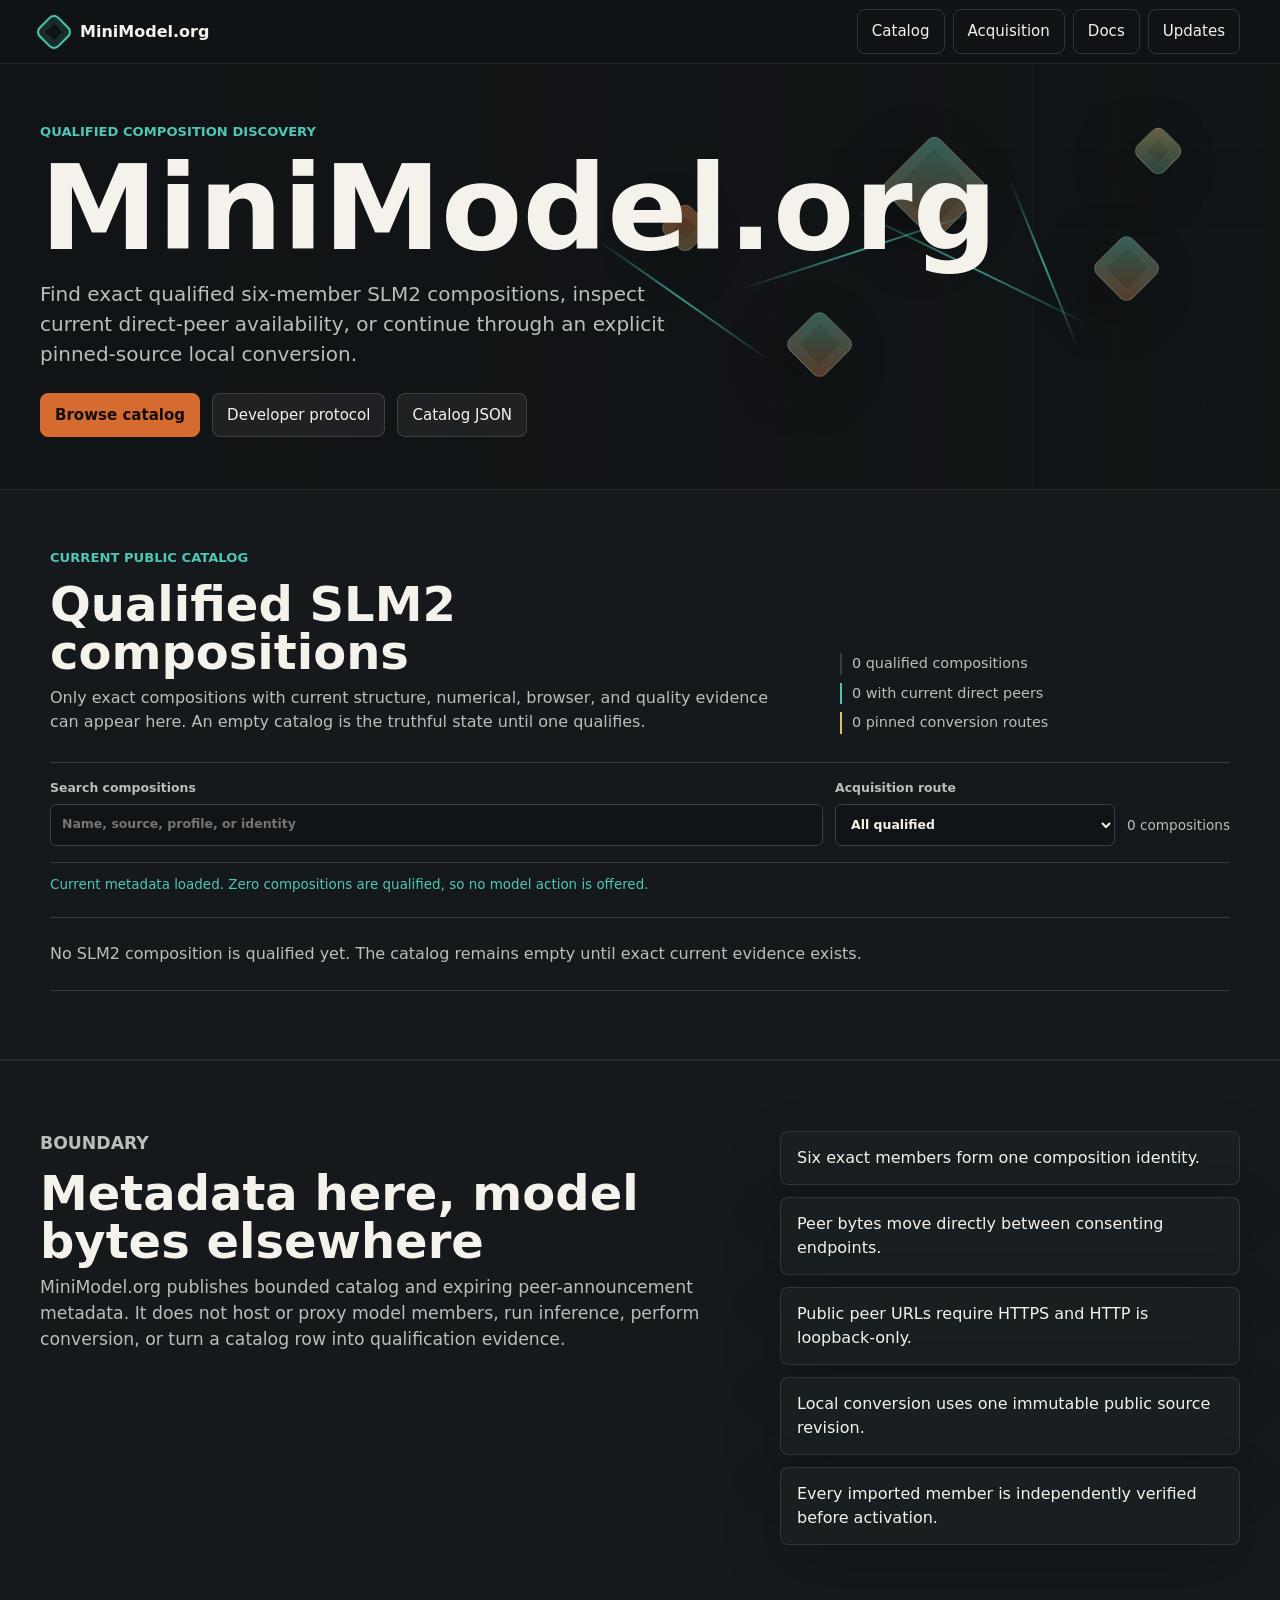
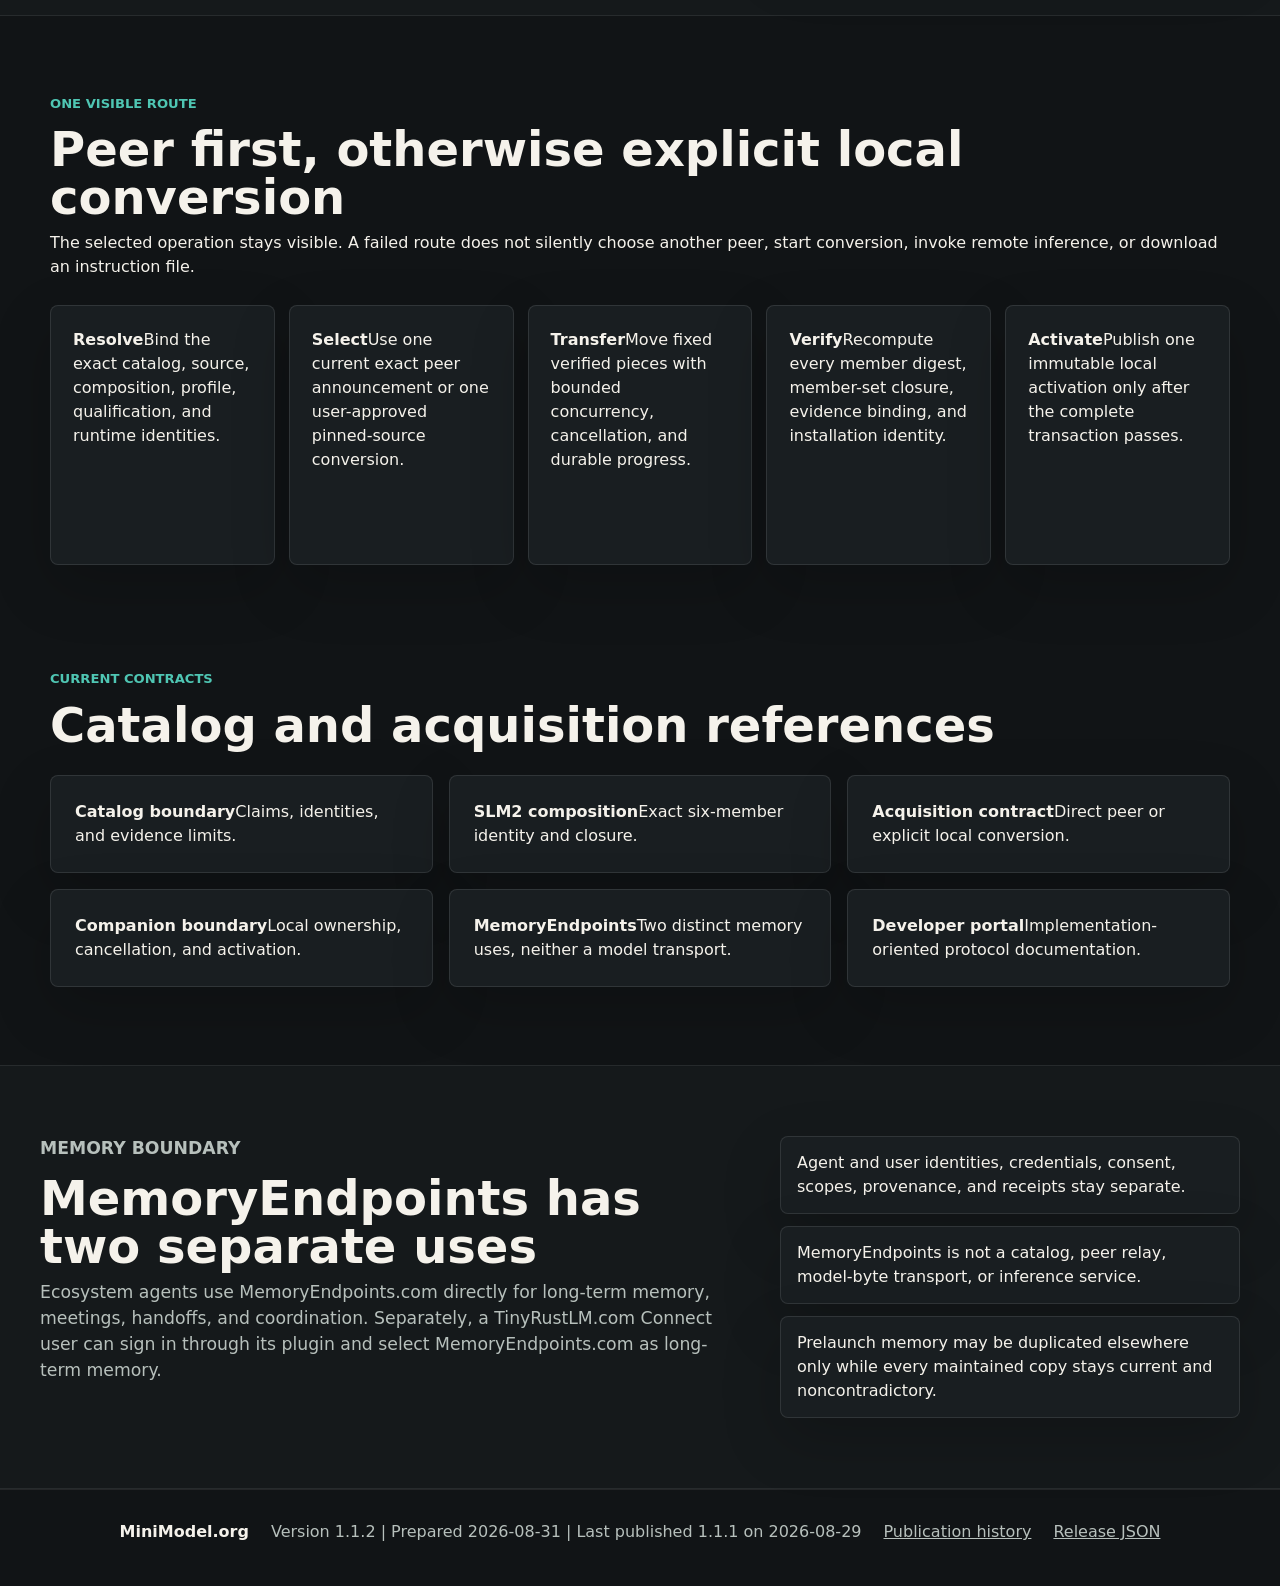
==== index.html @ 7e0a6eb6 "Prepare strict peer URL release metadata" ====
<!doctype html>
<html lang="en">
<head>
  <meta charset="utf-8">
  <meta name="viewport" content="width=device-width, initial-scale=1">
  <title>MiniModel.org | Qualified SLM2 Catalog</title>
  <meta name="description" content="Browse exact qualified SLM2 compositions and current direct-peer availability without proxying model bytes through project servers.">
  <meta name="application-version" content="1.1.2">
  <link rel="canonical" href="https://minimodel.org/">
  <link rel="stylesheet" href="/styles.css?v=20260828-slm2">
  <script src="/catalog.js?v=20260828-slm2" defer></script>
</head>
<body>
  <header class="site-header" aria-label="MiniModel navigation">
    <a class="brand" href="/"><span class="mark" aria-hidden="true"></span><span>MiniModel.org</span></a>
    <nav>
      <a href="#models">Catalog</a>
      <a href="#flow">Acquisition</a>
      <a href="#docs">Docs</a>
      <a href="/updates/">Updates</a>
    </nav>
  </header>

  <main>
    <section class="hero" aria-labelledby="page-title">
      <div class="network-visual" aria-hidden="true">
        <span class="node node-a"></span>
        <span class="node node-b"></span>
        <span class="node node-c"></span>
        <span class="node node-d"></span>
        <span class="node node-e"></span>
        <span class="line line-a"></span>
        <span class="line line-b"></span>
        <span class="line line-c"></span>
        <span class="line line-d"></span>
      </div>
      <div class="hero-content">
        <p class="eyebrow">Qualified composition discovery</p>
        <h1 id="page-title">MiniModel.org</h1>
        <p class="lede">Find exact qualified six-member SLM2 compositions, inspect current direct-peer availability, or continue through an explicit pinned-source local conversion.</p>
        <div class="actions" aria-label="Primary links">
          <a class="button primary" href="#models">Browse catalog</a>
          <a class="button secondary" href="https://minimodel.mirust.com/">Developer protocol</a>
          <a class="button secondary" href="/catalog/compositions.v1.json">Catalog JSON</a>
        </div>
      </div>
    </section>

    <section class="catalog-section" id="models" aria-labelledby="modelCatalogHeading">
      <div class="catalog-inner">
        <header class="catalog-heading">
          <div>
            <p class="eyebrow">Current public catalog</p>
            <h2 id="modelCatalogHeading">Qualified SLM2 compositions</h2>
            <p>Only exact compositions with current structure, numerical, browser, and quality evidence can appear here. An empty catalog is the truthful state until one qualifies.</p>
          </div>
          <div class="catalog-totals" aria-label="Catalog totals">
            <span id="modelCatalogTotal">Loading catalog</span>
            <span id="modelCatalogActive">Checking direct peers</span>
            <span id="modelCatalogReady">Checking conversion routes</span>
          </div>
        </header>

        <div class="catalog-toolbar" role="search">
          <label class="catalog-search">
            <span>Search compositions</span>
            <input id="modelCatalogSearch" type="search" autocomplete="off" placeholder="Name, source, profile, or identity">
          </label>
          <label class="catalog-filter">
            <span>Acquisition route</span>
            <select id="modelCatalogAvailability">
              <option value="all" selected>All qualified</option>
              <option value="peer">Current direct peer</option>
              <option value="local-conversion">Pinned local conversion</option>
            </select>
          </label>
          <span id="modelCatalogVisibleCount" class="catalog-visible-count">0 compositions</span>
        </div>

        <p id="modelCatalogStatus" class="catalog-status" role="status" aria-live="polite">Loading bounded catalog metadata.</p>
        <ol id="modelCatalogList" class="catalog-model-list" aria-label="Qualified SLM2 compositions">
          <li class="catalog-empty">Loading current catalog.</li>
        </ol>
      </div>
    </section>

    <section class="statement" id="rules">
      <div>
        <p class="eyebrow">Boundary</p>
        <h2>Metadata here, model bytes elsewhere</h2>
        <p>MiniModel.org publishes bounded catalog and expiring peer-announcement metadata. It does not host or proxy model members, run inference, perform conversion, or turn a catalog row into qualification evidence.</p>
      </div>
      <ul class="rule-list">
        <li>Six exact members form one composition identity.</li>
        <li>Peer bytes move directly between consenting endpoints.</li>
        <li>Public peer URLs require HTTPS and HTTP is loopback-only.</li>
        <li>Local conversion uses one immutable public source revision.</li>
        <li>Every imported member is independently verified before activation.</li>
      </ul>
    </section>

    <section class="grid-section" id="flow" aria-labelledby="flow-title">
      <div class="section-heading">
        <p class="eyebrow">One visible route</p>
        <h2 id="flow-title">Peer first, otherwise explicit local conversion</h2>
        <p>The selected operation stays visible. A failed route does not silently choose another peer, start conversion, invoke remote inference, or download an instruction file.</p>
      </div>
      <ol class="roadmap">
        <li><strong>Resolve</strong><span>Bind the exact catalog, source, composition, profile, qualification, and runtime identities.</span></li>
        <li><strong>Select</strong><span>Use one current exact peer announcement or one user-approved pinned-source conversion.</span></li>
        <li><strong>Transfer</strong><span>Move fixed verified pieces with bounded concurrency, cancellation, and durable progress.</span></li>
        <li><strong>Verify</strong><span>Recompute every member digest, member-set closure, evidence binding, and installation identity.</span></li>
        <li><strong>Activate</strong><span>Publish one immutable local activation only after the complete transaction passes.</span></li>
      </ol>
    </section>

    <section class="grid-section" id="docs" aria-labelledby="docs-title">
      <div class="section-heading">
        <p class="eyebrow">Current contracts</p>
        <h2 id="docs-title">Catalog and acquisition references</h2>
      </div>
      <div class="doc-grid">
        <a href="/docs/catalog-boundary.md"><strong>Catalog boundary</strong><span>Claims, identities, and evidence limits.</span></a>
        <a href="/docs/slm2-composition.md"><strong>SLM2 composition</strong><span>Exact six-member identity and closure.</span></a>
        <a href="/docs/acquisition-contract.md"><strong>Acquisition contract</strong><span>Direct peer or explicit local conversion.</span></a>
        <a href="/docs/peer-companion.md"><strong>Companion boundary</strong><span>Local ownership, cancellation, and activation.</span></a>
        <a href="/docs/memory-endpoints.md"><strong>MemoryEndpoints</strong><span>Two distinct memory uses, neither a model transport.</span></a>
        <a href="https://minimodel.mirust.com/"><strong>Developer portal</strong><span>Implementation-oriented protocol documentation.</span></a>
      </div>
    </section>

    <section class="statement">
      <div>
        <p class="eyebrow">Memory boundary</p>
        <h2>MemoryEndpoints has two separate uses</h2>
        <p>Ecosystem agents use MemoryEndpoints.com directly for long-term memory, meetings, handoffs, and coordination. Separately, a TinyRustLM.com Connect user can sign in through its plugin and select MemoryEndpoints.com as long-term memory.</p>
      </div>
      <ul class="rule-list">
        <li>Agent and user identities, credentials, consent, scopes, provenance, and receipts stay separate.</li>
        <li>MemoryEndpoints is not a catalog, peer relay, model-byte transport, or inference service.</li>
        <li>Prelaunch memory may be duplicated elsewhere only while every maintained copy stays current and noncontradictory.</li>
      </ul>
    </section>
  </main>

  <footer>
    <span>MiniModel.org</span>
    <span>Version 1.1.2 | Prepared 2026-08-31 | Last published 1.1.1 on 2026-08-29</span>
    <a href="/updates/">Publication history</a>
    <a href="/.well-known/site-release.json">Release JSON</a>
  </footer>
</body>
</html>
---- styles.css ----
:root {
  color-scheme: dark;
  --bg: #111416;
  --panel: #191e21;
  --panel-2: #20272b;
  --text: #f5f2eb;
  --muted: #b7c0bc;
  --line: #354044;
  --rust: #d56b2f;
  --teal: #4fc6b3;
  --gold: #dac16a;
  --shadow: rgba(0, 0, 0, 0.34);
}

* {
  box-sizing: border-box;
}

html {
  scroll-behavior: smooth;
}

body {
  margin: 0;
  background: var(--bg);
  color: var(--text);
  font-family: Inter, ui-sans-serif, system-ui, -apple-system, BlinkMacSystemFont, "Segoe UI", sans-serif;
  line-height: 1.5;
}

a {
  color: inherit;
}

.site-header {
  position: sticky;
  top: 0;
  z-index: 10;
  display: flex;
  align-items: center;
  justify-content: space-between;
  gap: 24px;
  min-height: 64px;
  padding: 0 40px;
  background: rgba(17, 20, 22, 0.92);
  border-bottom: 1px solid rgba(255, 255, 255, 0.08);
  backdrop-filter: blur(14px);
}

.brand {
  display: inline-flex;
  align-items: center;
  gap: 12px;
  font-weight: 800;
  text-decoration: none;
}

.mark {
  width: 28px;
  height: 28px;
  border: 2px solid var(--teal);
  border-radius: 7px;
  box-shadow: inset 0 0 0 6px rgba(79, 198, 179, 0.14), 0 0 0 1px rgba(255, 255, 255, 0.08);
  transform: rotate(45deg);
}

nav {
  display: flex;
  align-items: center;
  gap: 8px;
}

nav a,
.button {
  border: 1px solid rgba(255, 255, 255, 0.14);
  border-radius: 8px;
  padding: 10px 14px;
  color: var(--text);
  text-decoration: none;
  font-size: 0.94rem;
}

nav a:hover,
.button:hover {
  border-color: rgba(79, 198, 179, 0.76);
}

.hero {
  position: relative;
  min-height: clamp(380px, 42vh, 440px);
  display: grid;
  grid-template-columns: minmax(0, 1fr);
  align-items: center;
  overflow: hidden;
  padding: 58px 40px 52px;
  isolation: isolate;
}

.hero::before {
  content: "";
  position: absolute;
  inset: 0;
  z-index: -2;
  background:
    linear-gradient(90deg, rgba(17, 20, 22, 0.96) 0%, rgba(17, 20, 22, 0.82) 50%, rgba(17, 20, 22, 0.62) 100%),
    repeating-linear-gradient(90deg, rgba(255, 255, 255, 0.035) 0 1px, transparent 1px 86px),
    repeating-linear-gradient(0deg, rgba(255, 255, 255, 0.026) 0 1px, transparent 1px 86px);
}

.hero-content {
  width: 100%;
  max-width: 760px;
  min-width: 0;
}

.eyebrow {
  margin: 0 0 12px;
  color: var(--teal);
  font-size: 0.82rem;
  font-weight: 800;
  letter-spacing: 0;
  text-transform: uppercase;
}

h1,
h2,
h3,
p {
  margin-top: 0;
}

h1 {
  margin-bottom: 16px;
  font-size: 7.4rem;
  line-height: 0.92;
  letter-spacing: 0;
}

h2 {
  margin-bottom: 10px;
  font-size: 3rem;
  line-height: 1;
  letter-spacing: 0;
}

h3 {
  margin-bottom: 10px;
  font-size: 1.15rem;
}

.lede {
  width: min(680px, 100%);
  color: var(--muted);
  font-size: 1.25rem;
}

.lede code {
  color: var(--text);
  font: inherit;
}

.actions {
  display: flex;
  flex-wrap: wrap;
  gap: 12px;
  margin-top: 24px;
}

.button.primary {
  background: var(--rust);
  border-color: var(--rust);
  color: #160d08;
  font-weight: 800;
}

.button.secondary {
  background: rgba(255, 255, 255, 0.06);
}

.network-visual {
  position: absolute;
  inset: 0;
  z-index: -1;
  pointer-events: none;
}

.node,
.line {
  position: absolute;
  display: block;
}

.node {
  width: clamp(44px, 6vw, 78px);
  aspect-ratio: 1;
  border-radius: 9px;
  border: 1px solid rgba(255, 255, 255, 0.18);
  background: linear-gradient(135deg, rgba(79, 198, 179, 0.4), rgba(213, 107, 47, 0.34));
  box-shadow: 0 20px 50px var(--shadow), inset 0 0 0 10px rgba(255, 255, 255, 0.04);
  transform: rotate(45deg);
}

.node-a { right: 24%; top: 20%; }
.node-b { right: 10%; top: 42%; width: clamp(34px, 4vw, 54px); }
.node-c { right: 34%; top: 60%; width: clamp(30px, 4vw, 52px); }
.node-d { right: 8%; top: 16%; width: clamp(26px, 3vw, 46px); background: linear-gradient(135deg, rgba(218, 193, 106, 0.42), rgba(79, 198, 179, 0.22)); }
.node-e { right: 45%; top: 34%; width: clamp(24px, 3vw, 42px); background: linear-gradient(135deg, rgba(213, 107, 47, 0.42), rgba(218, 193, 106, 0.24)); }

.line {
  height: 2px;
  transform-origin: left center;
  background: linear-gradient(90deg, transparent, rgba(79, 198, 179, 0.72), transparent);
}

.line-a { width: 260px; right: 13%; top: 34%; transform: rotate(26deg); }
.line-b { width: 260px; right: 22%; top: 53%; transform: rotate(-18deg); }
.line-c { width: 180px; right: 7%; top: 27%; transform: rotate(68deg); }
.line-d { width: 210px; right: 37%; top: 41%; transform: rotate(35deg); }

.catalog-section {
  padding: 58px 40px 68px;
  background: #15191b;
  border-block: 1px solid rgba(255, 255, 255, 0.08);
}

.catalog-inner {
  width: 100%;
  max-width: 1180px;
  margin-inline: auto;
}

.catalog-heading {
  display: grid;
  grid-template-columns: minmax(0, 1fr) minmax(280px, 390px);
  align-items: end;
  gap: 36px;
  margin-bottom: 28px;
}

.catalog-heading > *,
.catalog-toolbar > * {
  min-width: 0;
}

.catalog-heading p:last-child {
  max-width: 720px;
  margin-bottom: 0;
  color: var(--muted);
}

.catalog-totals {
  display: grid;
  gap: 8px;
  color: var(--muted);
  font-size: 0.9rem;
}

.catalog-totals span {
  padding-left: 10px;
  border-left: 2px solid var(--line);
}

.catalog-totals span:nth-child(2) {
  border-left-color: var(--teal);
}

.catalog-totals span:nth-child(3) {
  border-left-color: var(--gold);
}

.catalog-toolbar {
  display: grid;
  grid-template-columns: minmax(260px, 1fr) minmax(210px, 280px) auto;
  align-items: end;
  gap: 12px;
  padding-block: 16px;
  border-block: 1px solid var(--line);
}

.catalog-search,
.catalog-filter {
  display: grid;
  gap: 6px;
  color: var(--muted);
  font-size: 0.78rem;
  font-weight: 800;
}

.catalog-search input,
.catalog-filter select {
  width: 100%;
  min-height: 42px;
  padding: 8px 11px;
  color: var(--text);
  background: #101416;
  border: 1px solid var(--line);
  border-radius: 6px;
  font: inherit;
}

.catalog-search input:focus,
.catalog-filter select:focus {
  outline: 2px solid rgba(79, 198, 179, 0.58);
  outline-offset: 2px;
}

.catalog-visible-count {
  min-width: 92px;
  padding-bottom: 10px;
  color: var(--muted);
  font-size: 0.85rem;
  text-align: right;
}

.catalog-status {
  margin: 12px 0 0;
  color: var(--muted);
  font-size: 0.84rem;
}

.catalog-status[data-state="ready"] {
  color: var(--teal);
}

.catalog-status[data-state="warning"],
.catalog-status[data-state="error"] {
  color: var(--gold);
}

.catalog-model-list {
  display: grid;
  grid-template-columns: repeat(auto-fit, minmax(min(100%, 360px), 1fr));
  gap: 14px;
  margin: 22px 0 0;
  padding: 0;
  list-style: none;
}

.catalog-model {
  display: grid;
  align-content: start;
  gap: 16px;
  min-width: 0;
  padding: 20px;
  background: var(--panel);
  border: 1px solid rgba(255, 255, 255, 0.11);
  border-radius: 8px;
  box-shadow: 0 18px 46px rgba(0, 0, 0, 0.18);
}

.catalog-model[data-availability="active"] {
  border-color: rgba(79, 198, 179, 0.5);
}

.catalog-model[data-availability="fixture"] {
  border-style: dashed;
  box-shadow: none;
}

.catalog-model-header {
  display: flex;
  align-items: flex-start;
  justify-content: space-between;
  gap: 16px;
}

.catalog-model-identity {
  min-width: 0;
}

.catalog-model-identity h3 {
  margin-bottom: 3px;
  overflow-wrap: anywhere;
}

.catalog-model-id {
  color: var(--muted);
  font-size: 0.78rem;
  overflow-wrap: anywhere;
}

.availability-badge {
  flex: 0 0 auto;
  max-width: 180px;
  padding: 5px 7px;
  color: var(--gold);
  background: rgba(218, 193, 106, 0.08);
  border: 1px solid rgba(218, 193, 106, 0.35);
  border-radius: 4px;
  font-size: 0.72rem;
  font-weight: 800;
  line-height: 1.25;
  text-align: center;
}

.availability-badge.active {
  color: var(--teal);
  background: rgba(79, 198, 179, 0.08);
  border-color: rgba(79, 198, 179, 0.42);
}

.availability-badge.fixture {
  color: var(--muted);
  background: rgba(255, 255, 255, 0.04);
  border-color: rgba(255, 255, 255, 0.16);
}

.catalog-model-description {
  margin-bottom: 0;
  color: var(--muted);
}

.catalog-model-facts {
  display: grid;
  grid-template-columns: minmax(110px, 0.34fr) minmax(0, 1fr);
  gap: 7px 14px;
  margin: 0;
  padding-top: 14px;
  border-top: 1px solid var(--line);
  font-size: 0.86rem;
}

.catalog-model-facts dt {
  color: var(--muted);
  font-weight: 700;
}

.catalog-model-facts dd {
  min-width: 0;
  margin: 0;
  overflow-wrap: anywhere;
}

.catalog-model-facts a {
  color: var(--teal);
}

.catalog-model-actions {
  display: flex;
  flex-wrap: wrap;
  gap: 8px;
  margin-top: auto;
}

.catalog-model-actions a {
  padding: 6px 8px;
  color: var(--text);
  border: 1px solid var(--line);
  border-radius: 5px;
  font-size: 0.8rem;
  font-weight: 750;
  text-decoration: none;
}

.catalog-model-actions a:hover {
  border-color: var(--teal);
}

.catalog-empty {
  padding: 24px 0;
  color: var(--muted);
  border-block: 1px solid var(--line);
}

.statement {
  display: grid;
  grid-template-columns: minmax(0, 1fr) minmax(280px, 460px);
  gap: 42px;
  padding: 70px 40px;
  background: #15191b;
  border-block: 1px solid rgba(255, 255, 255, 0.08);
}

.statement > div,
.section-heading,
.roadmap,
.doc-grid,
.research-grid {
  width: min(1180px, 100%);
  margin-inline: auto;
}

.statement p {
  color: var(--muted);
  font-size: 1.08rem;
}

.rule-list {
  display: grid;
  gap: 12px;
  margin: 0;
  padding: 0;
  list-style: none;
}

.rule-list li,
.roadmap li,
.doc-grid a,
.research-grid article {
  border: 1px solid rgba(255, 255, 255, 0.1);
  border-radius: 8px;
  background: var(--panel);
  box-shadow: 0 22px 60px rgba(0, 0, 0, 0.18);
}

.rule-list li {
  padding: 14px 16px;
}

.grid-section {
  padding: 78px 40px;
}

.grid-section + .grid-section {
  padding-top: 26px;
}

.section-heading {
  margin-bottom: 26px;
}

.roadmap {
  display: grid;
  grid-template-columns: repeat(5, minmax(0, 1fr));
  gap: 14px;
  margin-block: 0;
  padding: 0;
  list-style: none;
}

.roadmap li {
  min-height: 260px;
  padding: 22px;
}

.step {
  display: inline-flex;
  align-items: center;
  justify-content: center;
  width: 44px;
  height: 44px;
  margin-bottom: 22px;
  border: 1px solid rgba(79, 198, 179, 0.45);
  border-radius: 50%;
  color: var(--teal);
  font-size: 0.82rem;
  font-weight: 800;
}

.roadmap p,
.research-grid p {
  color: var(--muted);
  margin-bottom: 0;
}

.section-note {
  width: min(1180px, 100%);
  margin: 22px auto 0;
  color: var(--muted);
}

.section-note a {
  color: var(--teal);
  font-weight: 800;
}

.research-grid {
  display: grid;
  grid-template-columns: repeat(3, minmax(0, 1fr));
  gap: 16px;
}

.doc-grid {
  display: grid;
  grid-template-columns: repeat(3, minmax(0, 1fr));
  gap: 16px;
}

.doc-grid a {
  display: block;
  padding: 24px;
  color: inherit;
  text-decoration: none;
}

.doc-grid a:hover {
  border-color: rgba(79, 198, 179, 0.76);
}

.doc-grid p {
  color: var(--muted);
  margin-bottom: 0;
}

.research-grid article {
  padding: 24px;
  background: var(--panel-2);
}

footer {
  display: flex;
  flex-wrap: wrap;
  justify-content: center;
  gap: 14px 22px;
  padding: 30px 40px 42px;
  color: var(--muted);
  border-top: 1px solid rgba(255, 255, 255, 0.08);
}

footer span:first-child {
  color: var(--text);
  font-weight: 800;
}

@media (max-width: 980px) {
  .site-header,
  .statement {
    grid-template-columns: 1fr;
  }

  .site-header {
    position: static;
    align-items: flex-start;
    padding: 20px;
    flex-direction: column;
  }

  nav {
    flex-wrap: wrap;
  }

  .hero,
  .catalog-section,
  .statement,
  .grid-section {
    padding-inline: 20px;
  }

  .catalog-heading,
  .catalog-toolbar {
    grid-template-columns: 1fr;
  }

  .catalog-visible-count {
    padding-bottom: 0;
    text-align: left;
  }

  .roadmap,
  .doc-grid,
  .research-grid {
    grid-template-columns: 1fr;
  }

  .roadmap li {
    min-height: auto;
  }

  .network-visual {
    opacity: 0.58;
  }

  h1 {
    font-size: 5.2rem;
  }

  h2 {
    font-size: 2.6rem;
  }
}

@media (max-width: 620px) {
  nav {
    display: grid;
    grid-template-columns: repeat(2, minmax(0, 1fr));
  }

  nav a {
    text-align: center;
  }

  .actions {
    width: 100%;
  }

  .actions {
    display: grid;
    grid-template-columns: repeat(2, minmax(0, 1fr));
  }

  .actions .primary {
    grid-column: 1 / -1;
  }

  .catalog-section {
    padding-block: 42px 50px;
  }

  .catalog-model {
    padding: 16px;
  }

  .catalog-model-header {
    display: grid;
  }

  .availability-badge {
    max-width: 100%;
    justify-self: start;
  }

  .catalog-model-facts {
    grid-template-columns: 1fr;
    gap: 2px;
  }

  .catalog-model-facts dd + dt {
    margin-top: 7px;
  }

  h1 {
    font-size: 2.8rem;
  }

  h2 {
    font-size: 2.2rem;
  }

  .lede {
    font-size: 1rem;
  }

  .node-a { right: 18%; top: 18%; }
  .node-b { right: 2%; top: 38%; }
  .node-c { right: 22%; top: 66%; }
  .node-d,
  .node-e,
  .line-c,
  .line-d {
    display: none;
  }
}
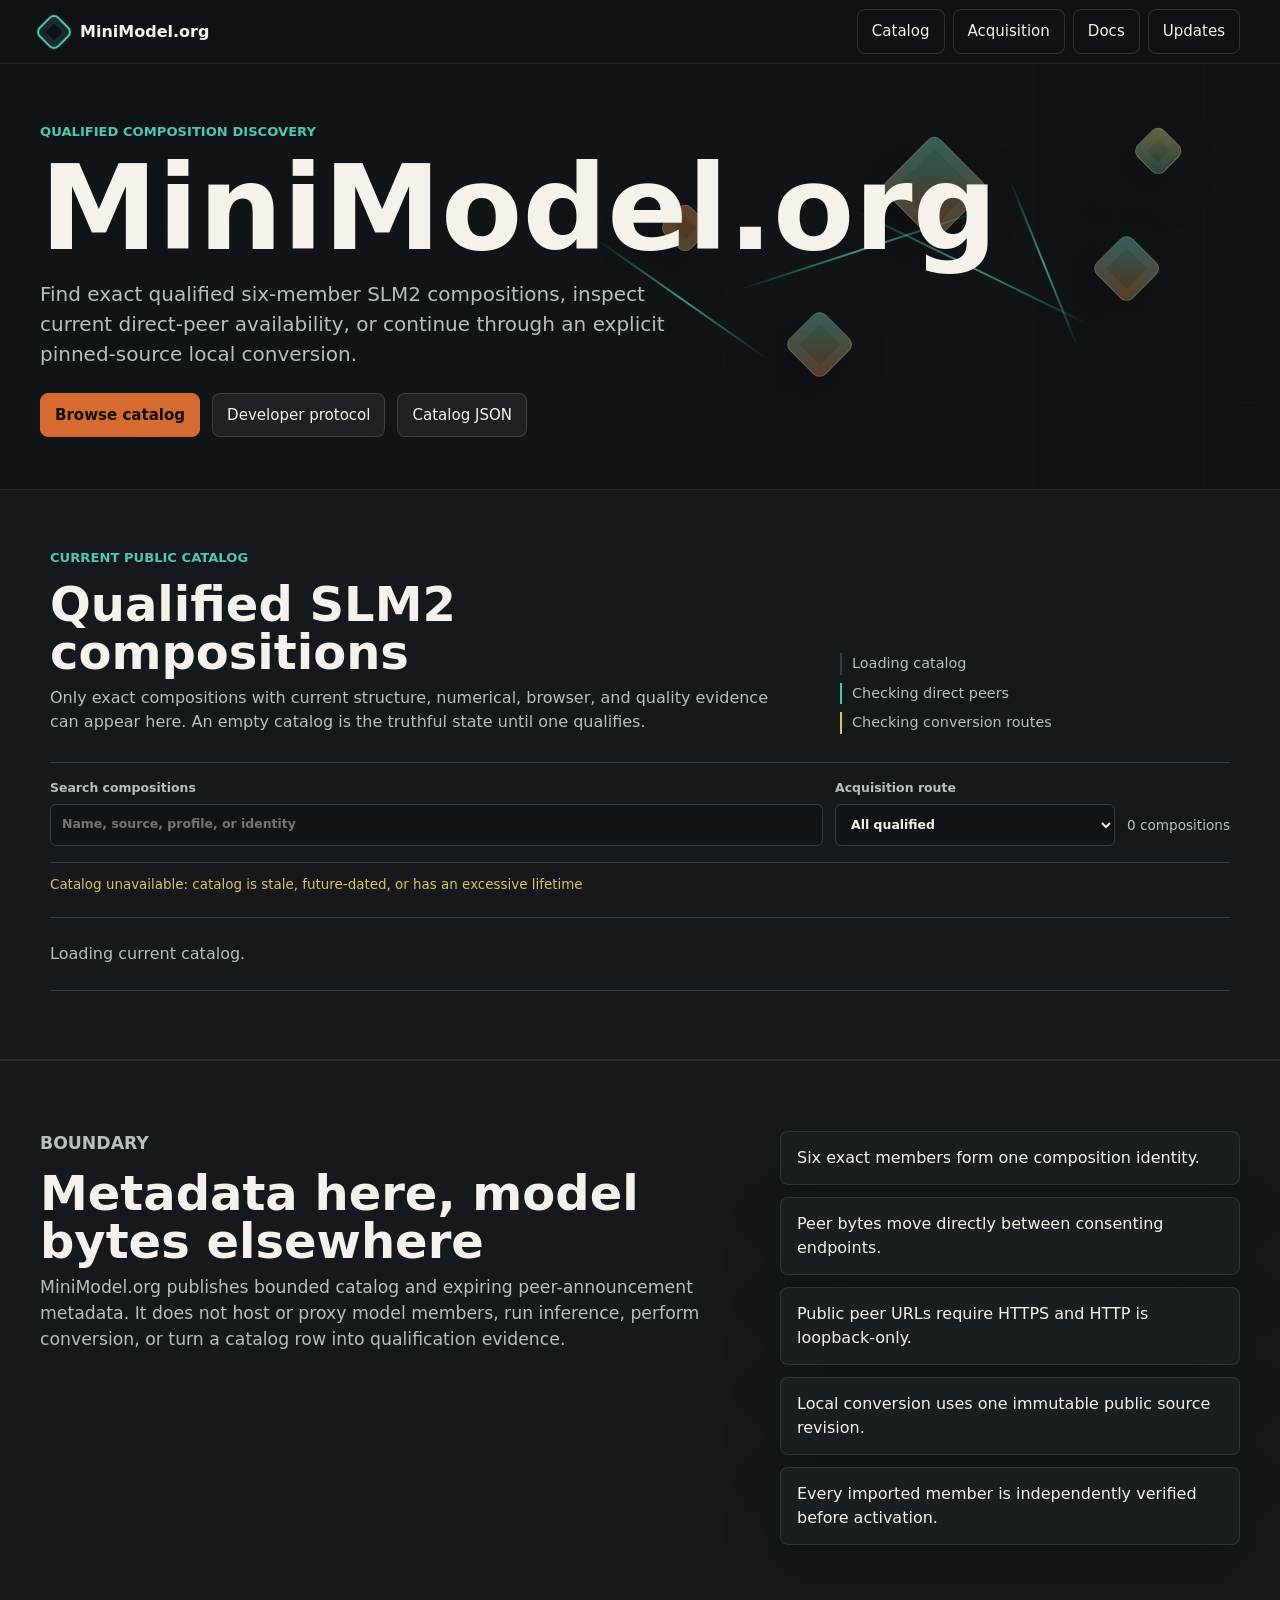
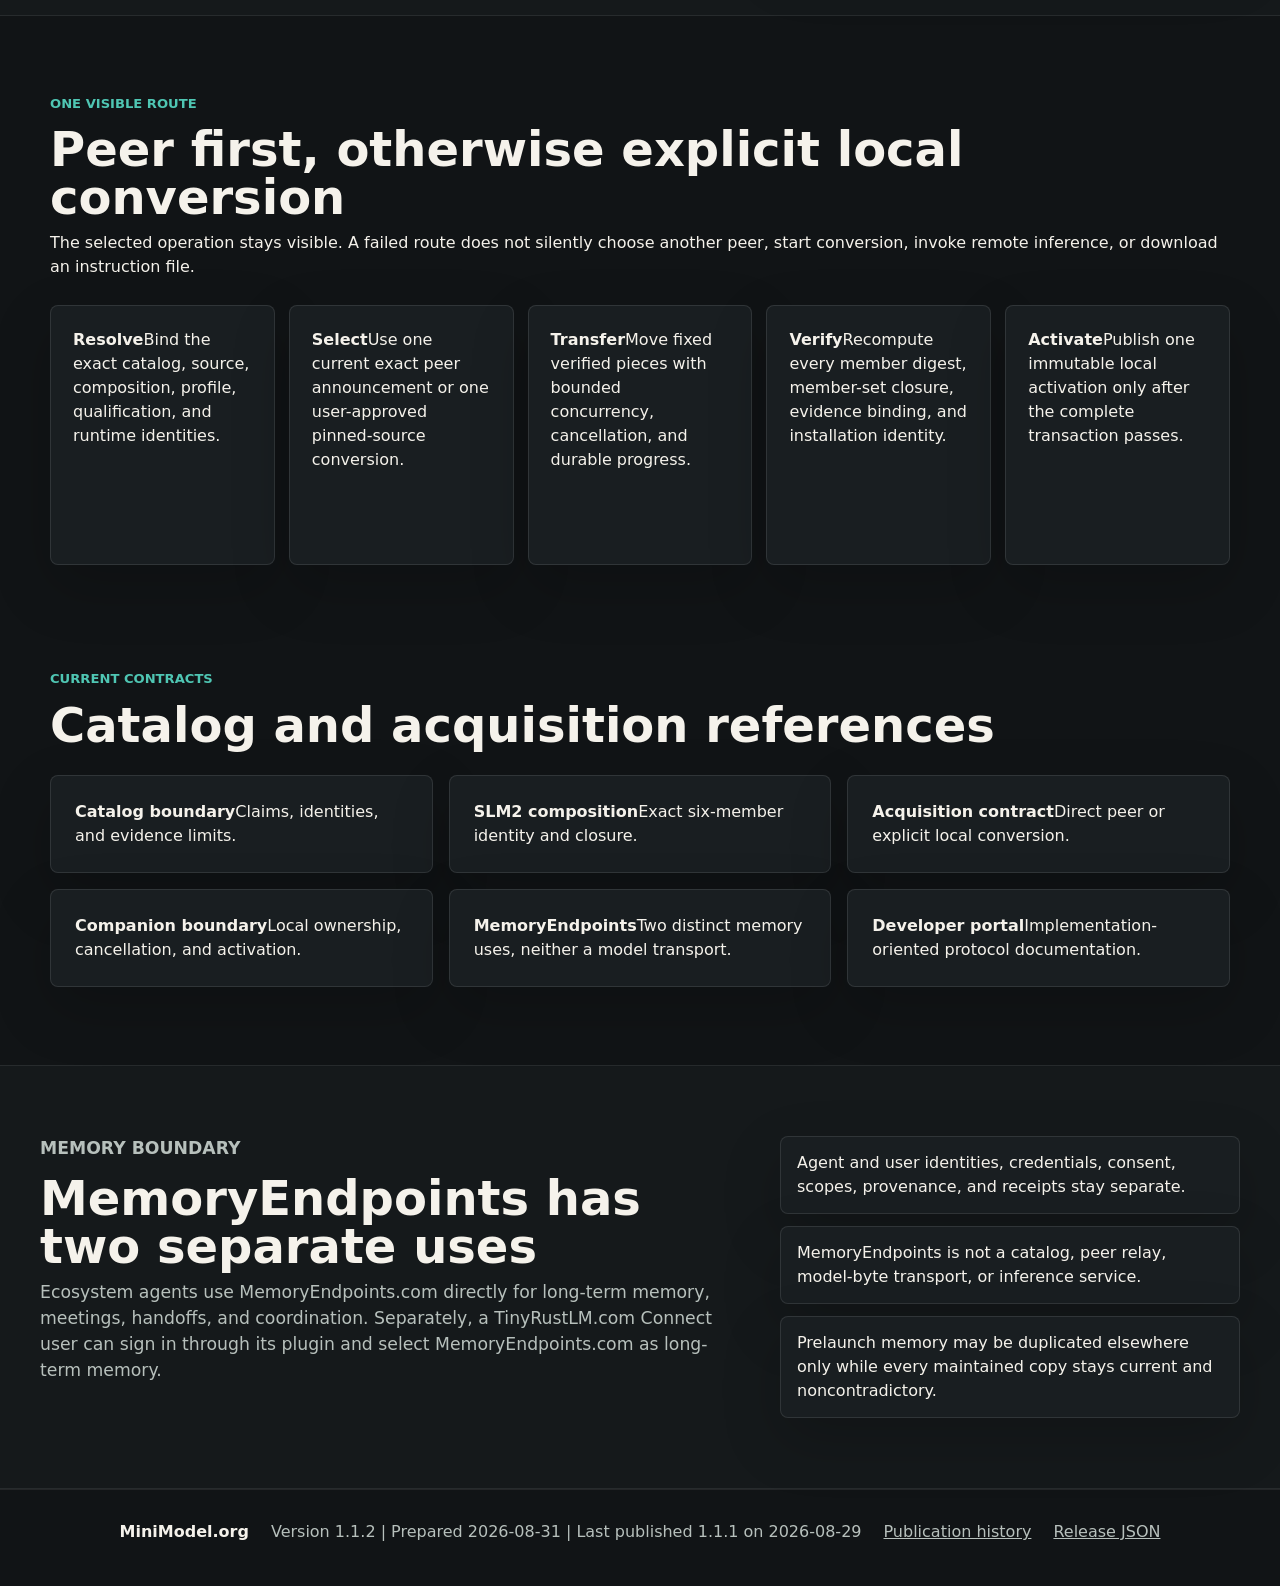
==== commit 1f703954: "Publish strict empty catalog and peer feed" ====
--- a/index.html
+++ b/index.html
@@ -8,7 +8,7 @@
   <meta name="application-version" content="1.1.2">
   <link rel="canonical" href="https://minimodel.org/">
   <link rel="stylesheet" href="/styles.css?v=20260828-slm2">
-  <script src="/catalog.js?v=20260828-slm2" defer></script>
+  <script src="/catalog.js?v=sha256-6d0c99aa33eec330f12ed0e0dbda1c27c88526cf05d5b117269df6f77c004585" defer></script>
 </head>
 <body>
   <header class="site-header" aria-label="MiniModel navigation">
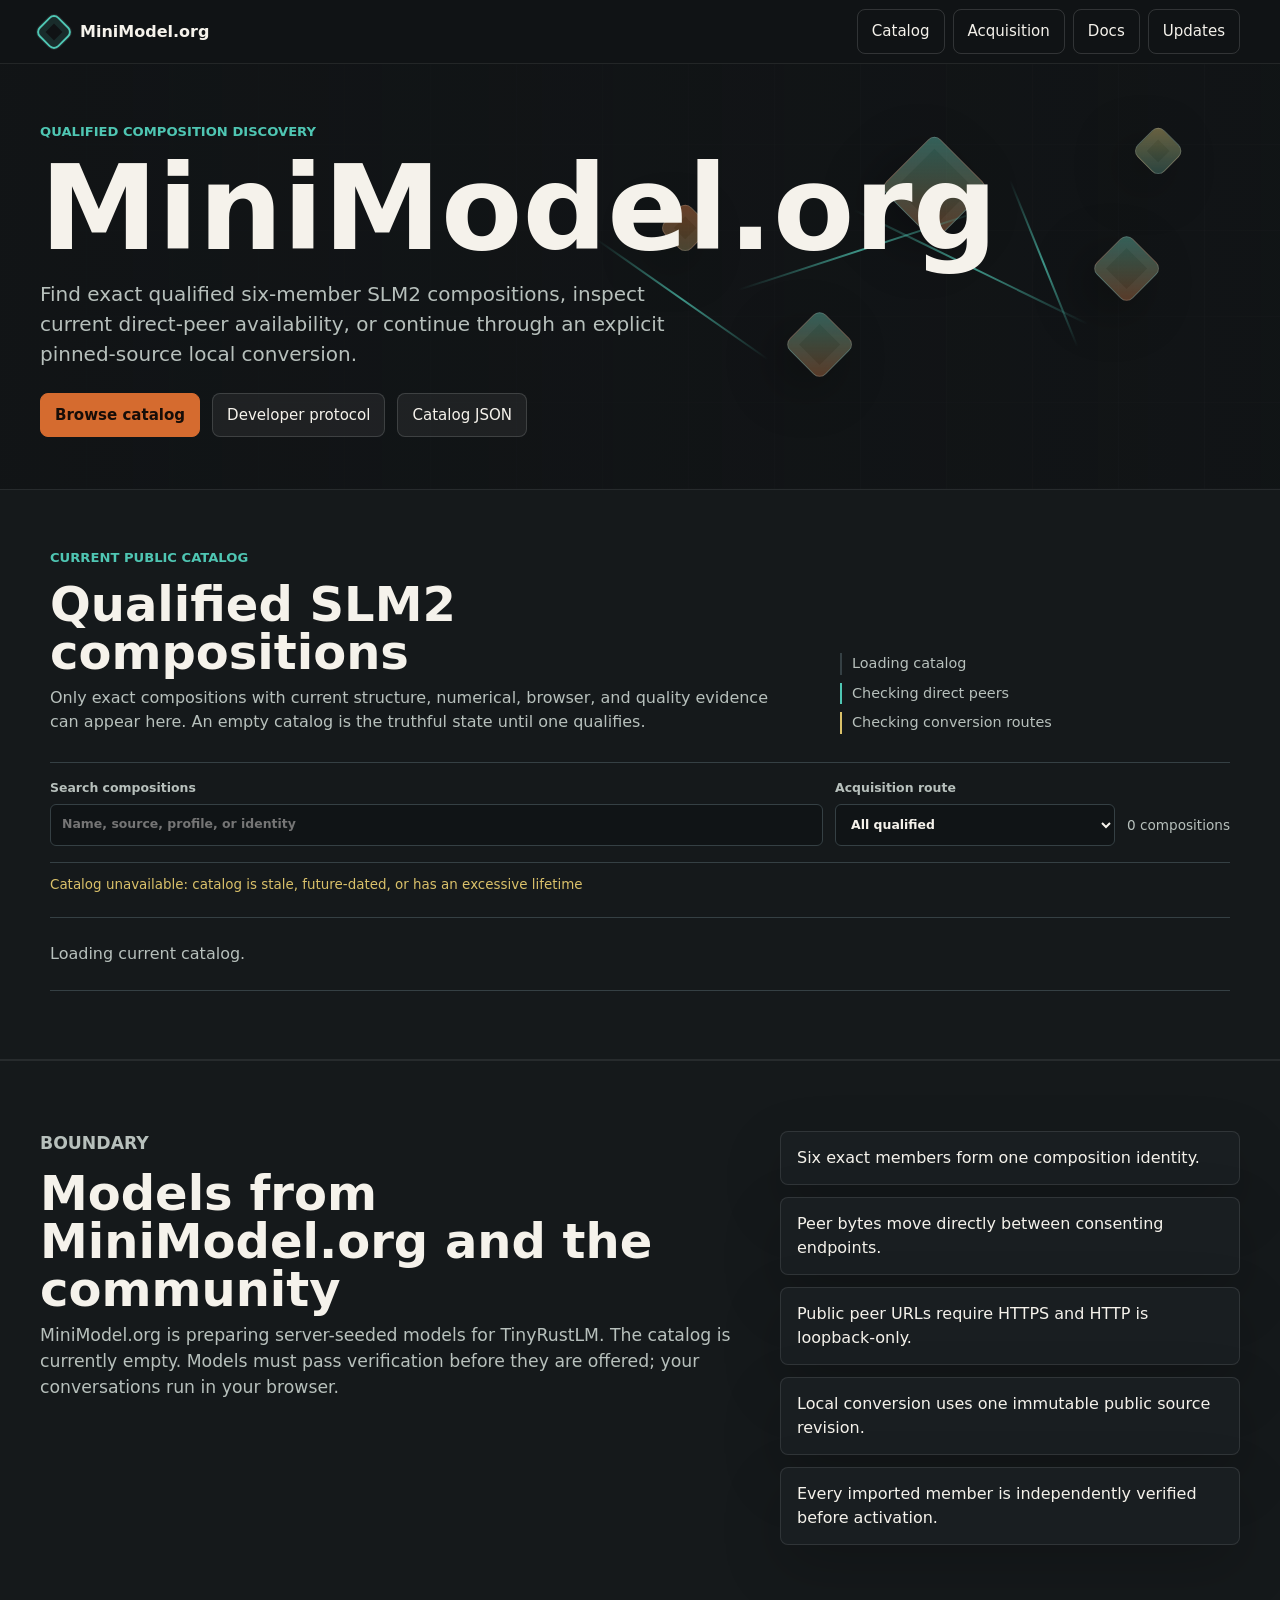
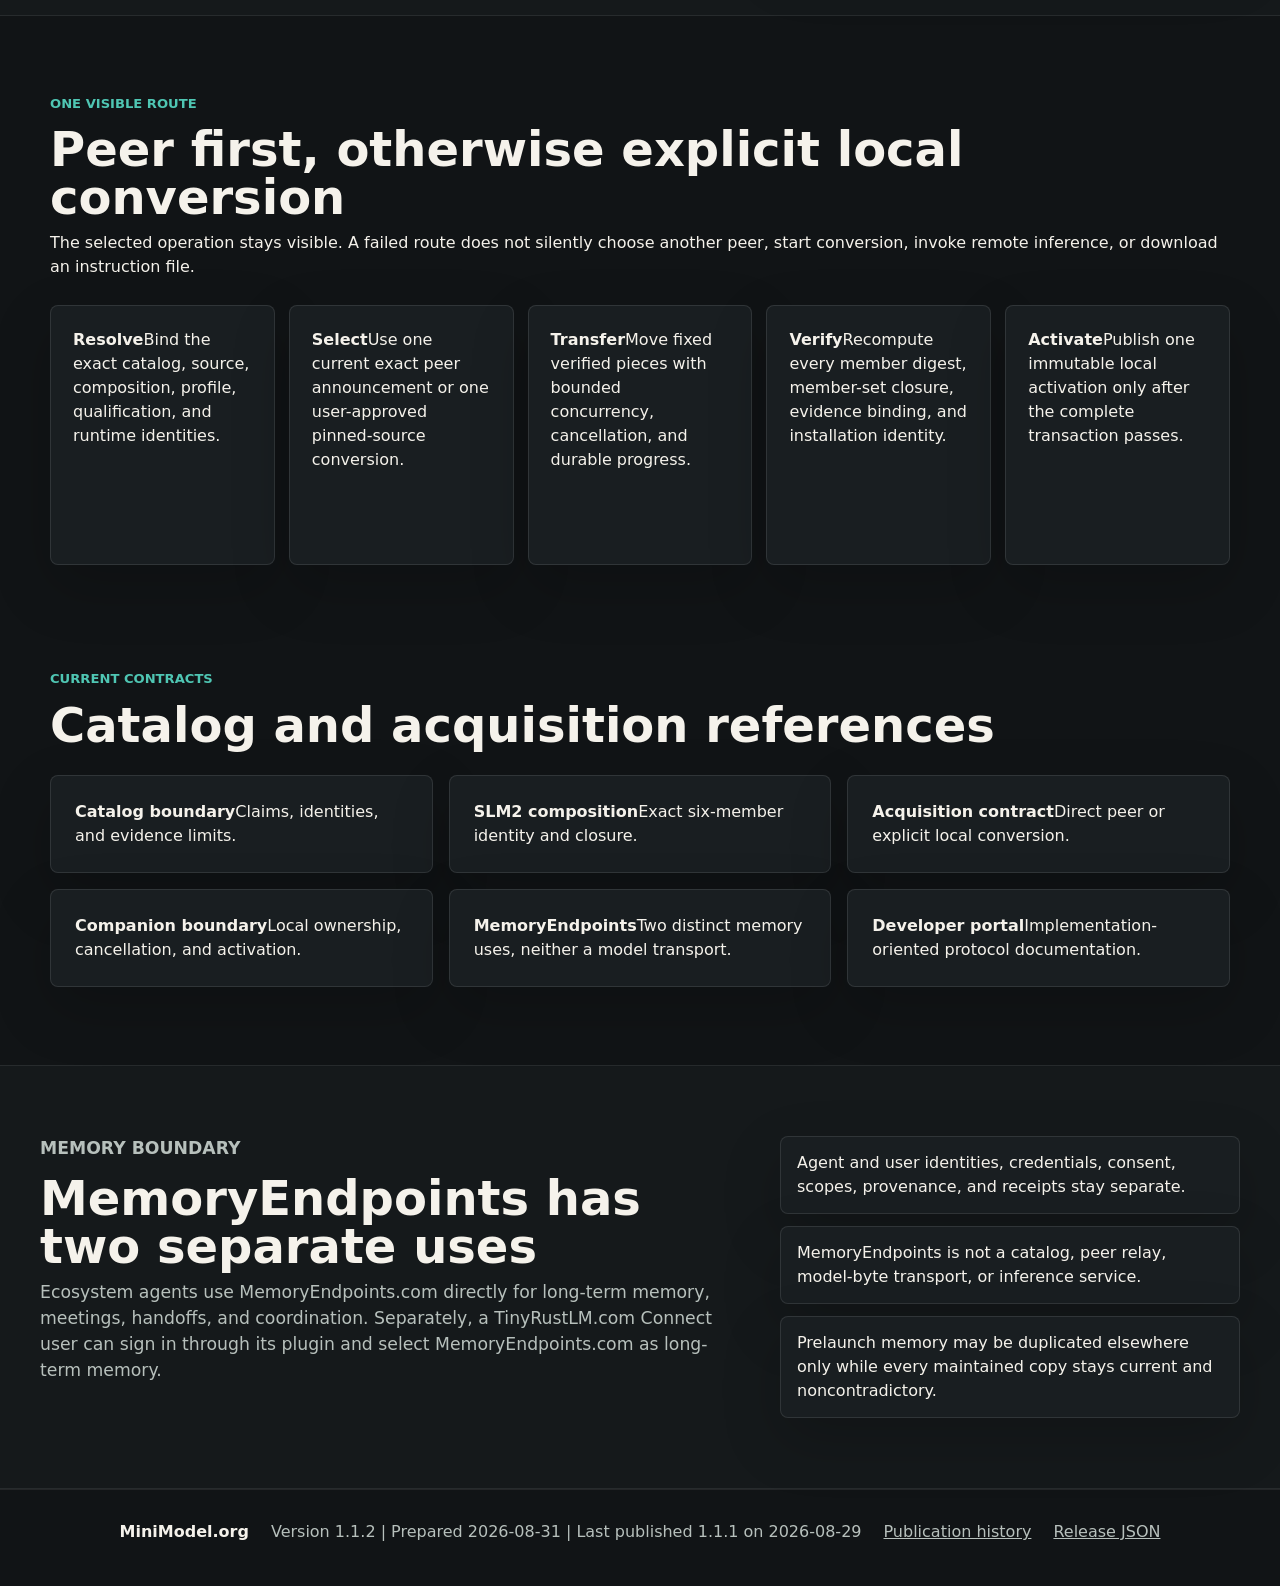
==== commit 5bb1a0db: "Bind signed SLM2 discovery and authorize the initial MiniModel seed" ====
--- a/index.html
+++ b/index.html
@@ -8,7 +8,7 @@
   <meta name="application-version" content="1.1.2">
   <link rel="canonical" href="https://minimodel.org/">
   <link rel="stylesheet" href="/styles.css?v=20260828-slm2">
-  <script src="/catalog.js?v=sha256-6d0c99aa33eec330f12ed0e0dbda1c27c88526cf05d5b117269df6f77c004585" defer></script>
+  <script src="/catalog.js?v=sha256-4a1df0995f040c806ccb5a8b956859e815b03ed56be6c2509e71593211b557d0" defer></script>
 </head>
 <body>
   <header class="site-header" aria-label="MiniModel navigation">
@@ -87,8 +87,8 @@
     <section class="statement" id="rules">
       <div>
         <p class="eyebrow">Boundary</p>
-        <h2>Metadata here, model bytes elsewhere</h2>
-        <p>MiniModel.org publishes bounded catalog and expiring peer-announcement metadata. It does not host or proxy model members, run inference, perform conversion, or turn a catalog row into qualification evidence.</p>
+        <h2>Models from MiniModel.org and the community</h2>
+        <p>MiniModel.org is preparing server-seeded models for TinyRustLM. The catalog is currently empty. Models must pass verification before they are offered; your conversations run in your browser.</p>
       </div>
       <ul class="rule-list">
         <li>Six exact members form one composition identity.</li>
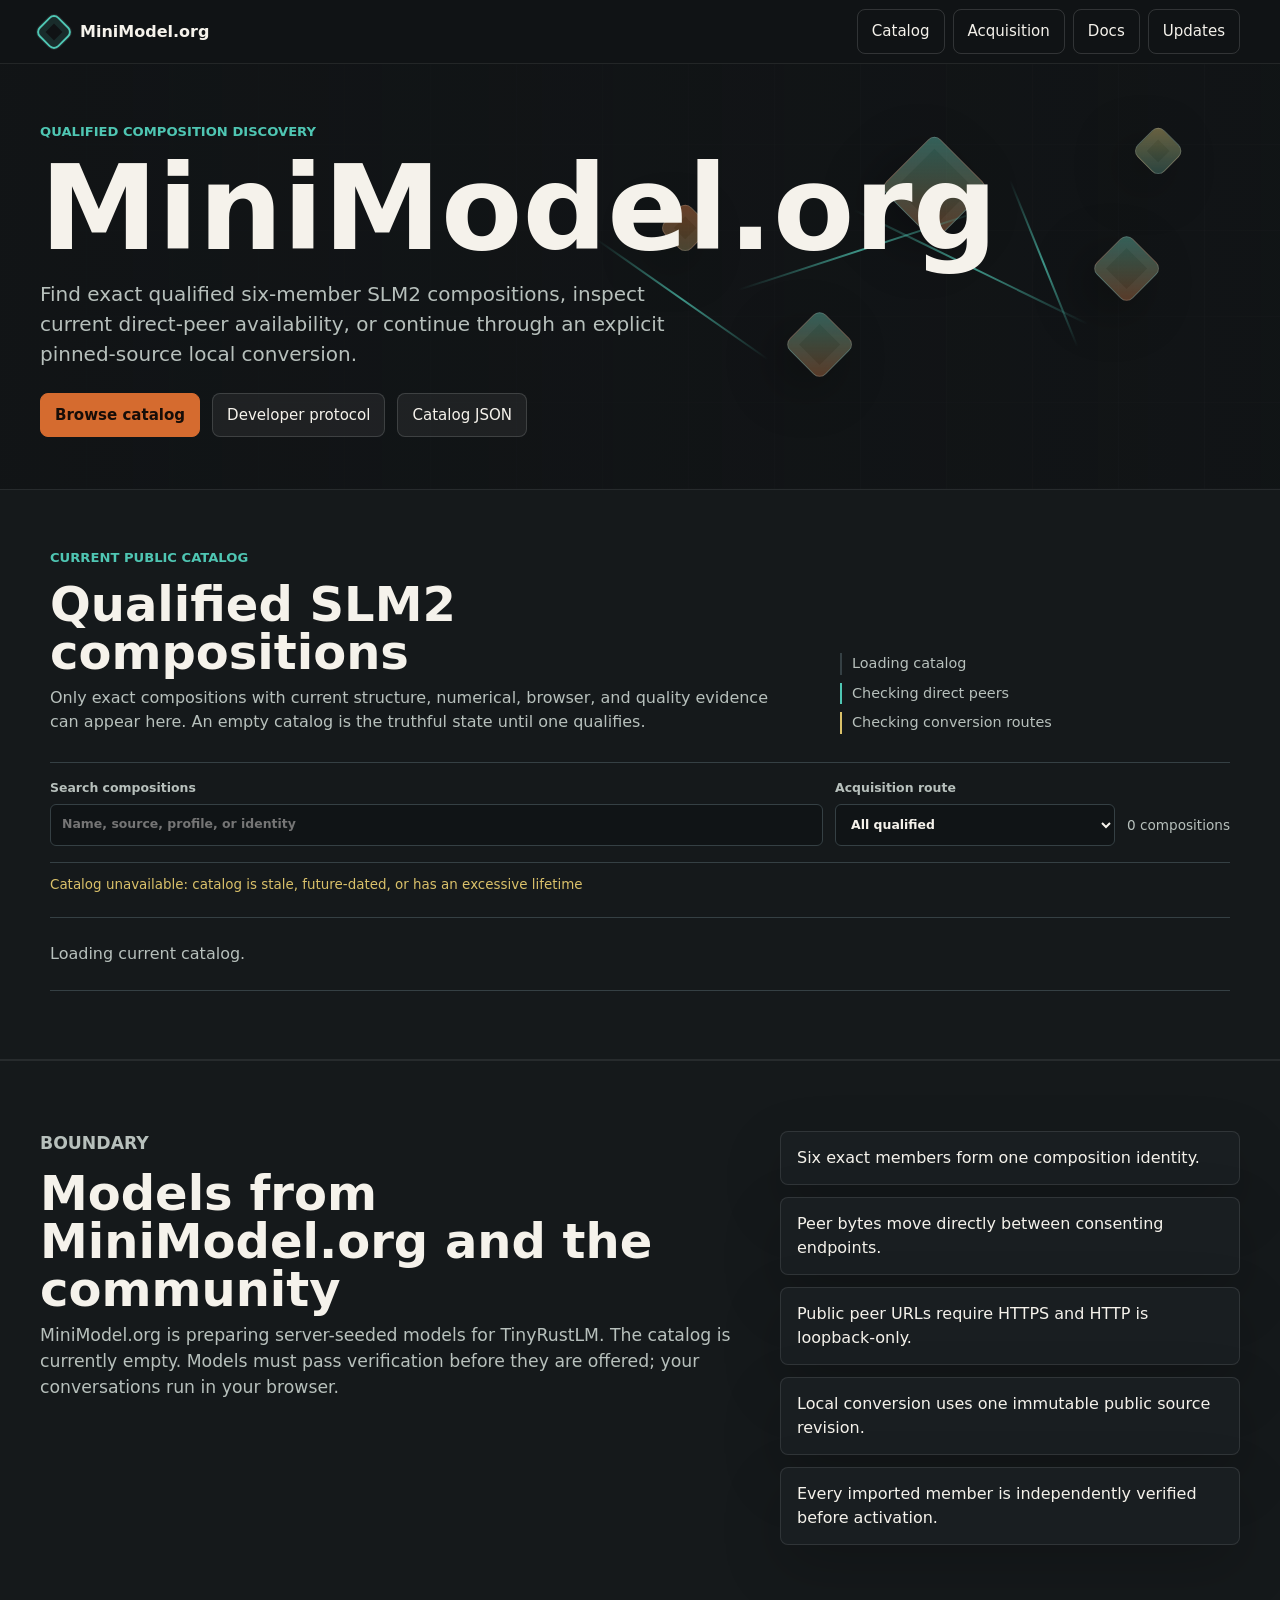
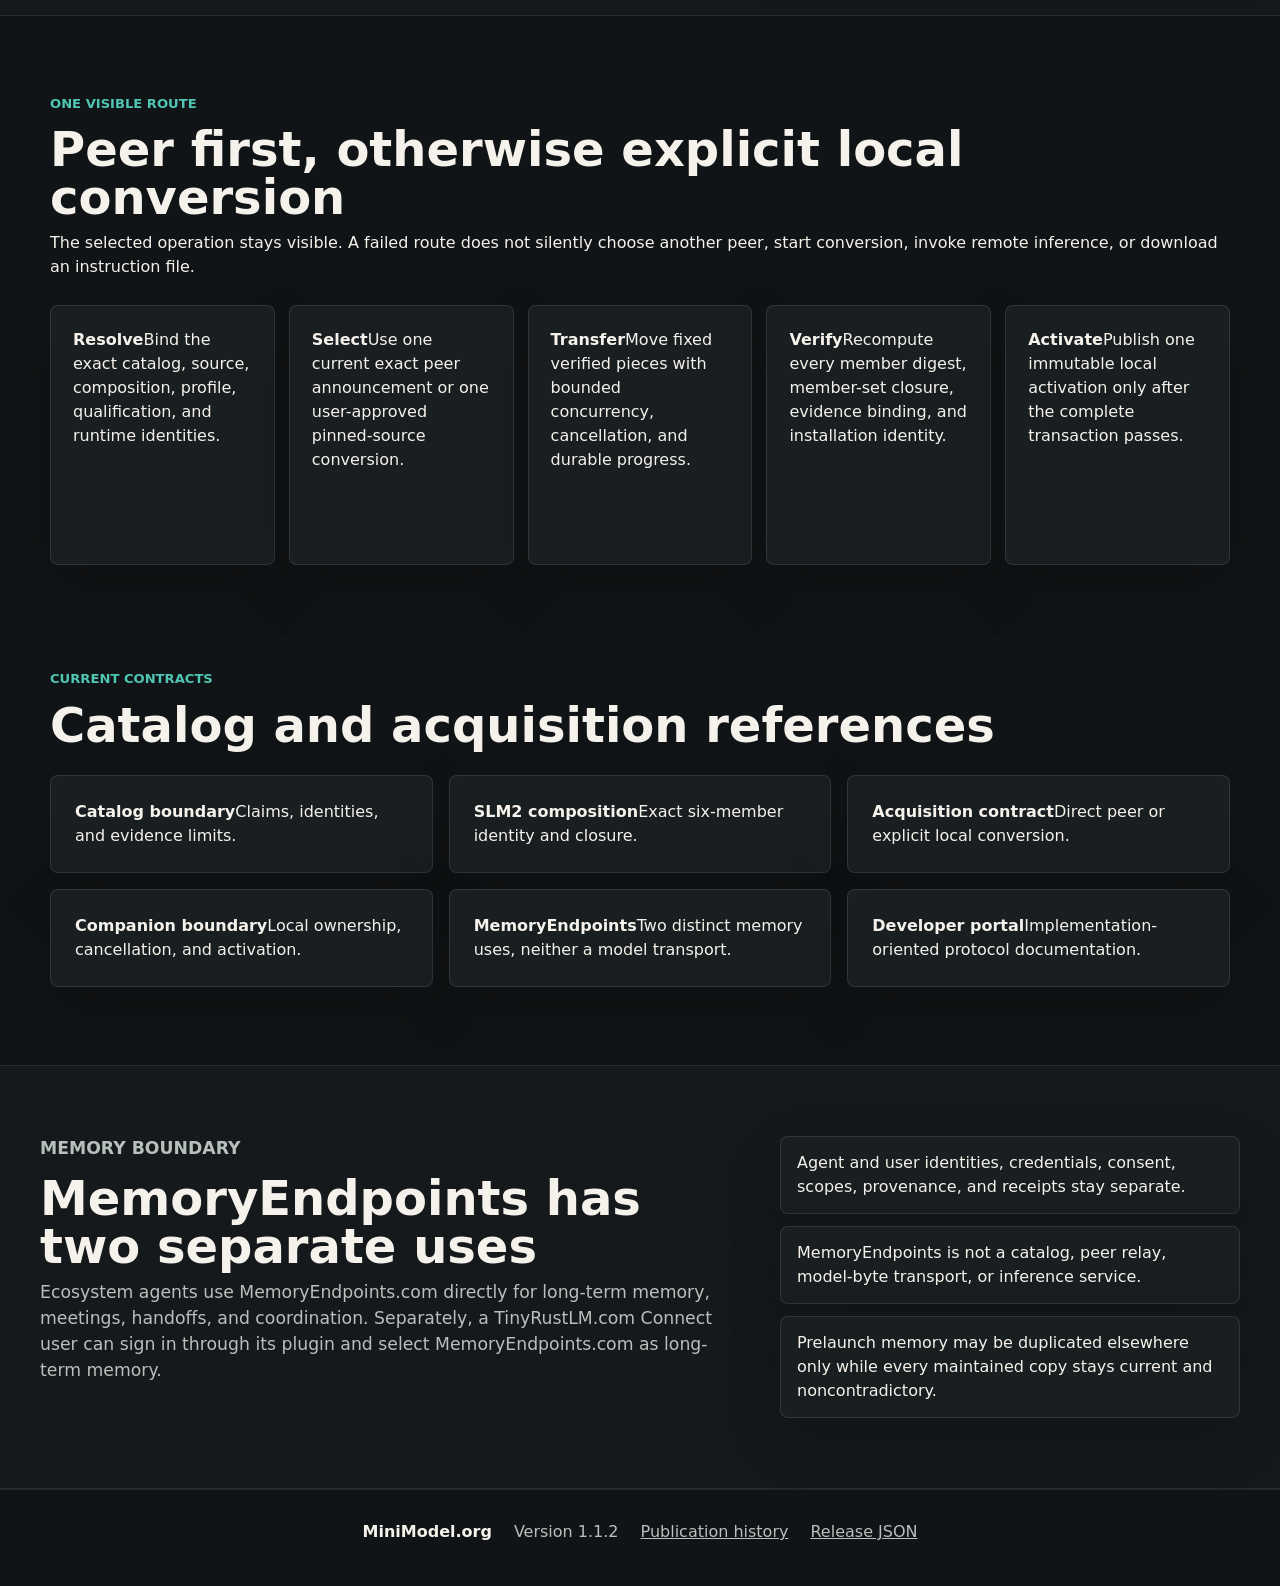
==== commit c73e2661: "Keep MiniModel publication status in its release records" ====
--- a/index.html
+++ b/index.html
@@ -145,7 +145,7 @@
 
   <footer>
     <span>MiniModel.org</span>
-    <span>Version 1.1.2 | Prepared 2026-08-31 | Last published 1.1.1 on 2026-08-29</span>
+    <span>Version 1.1.2</span>
     <a href="/updates/">Publication history</a>
     <a href="/.well-known/site-release.json">Release JSON</a>
   </footer>
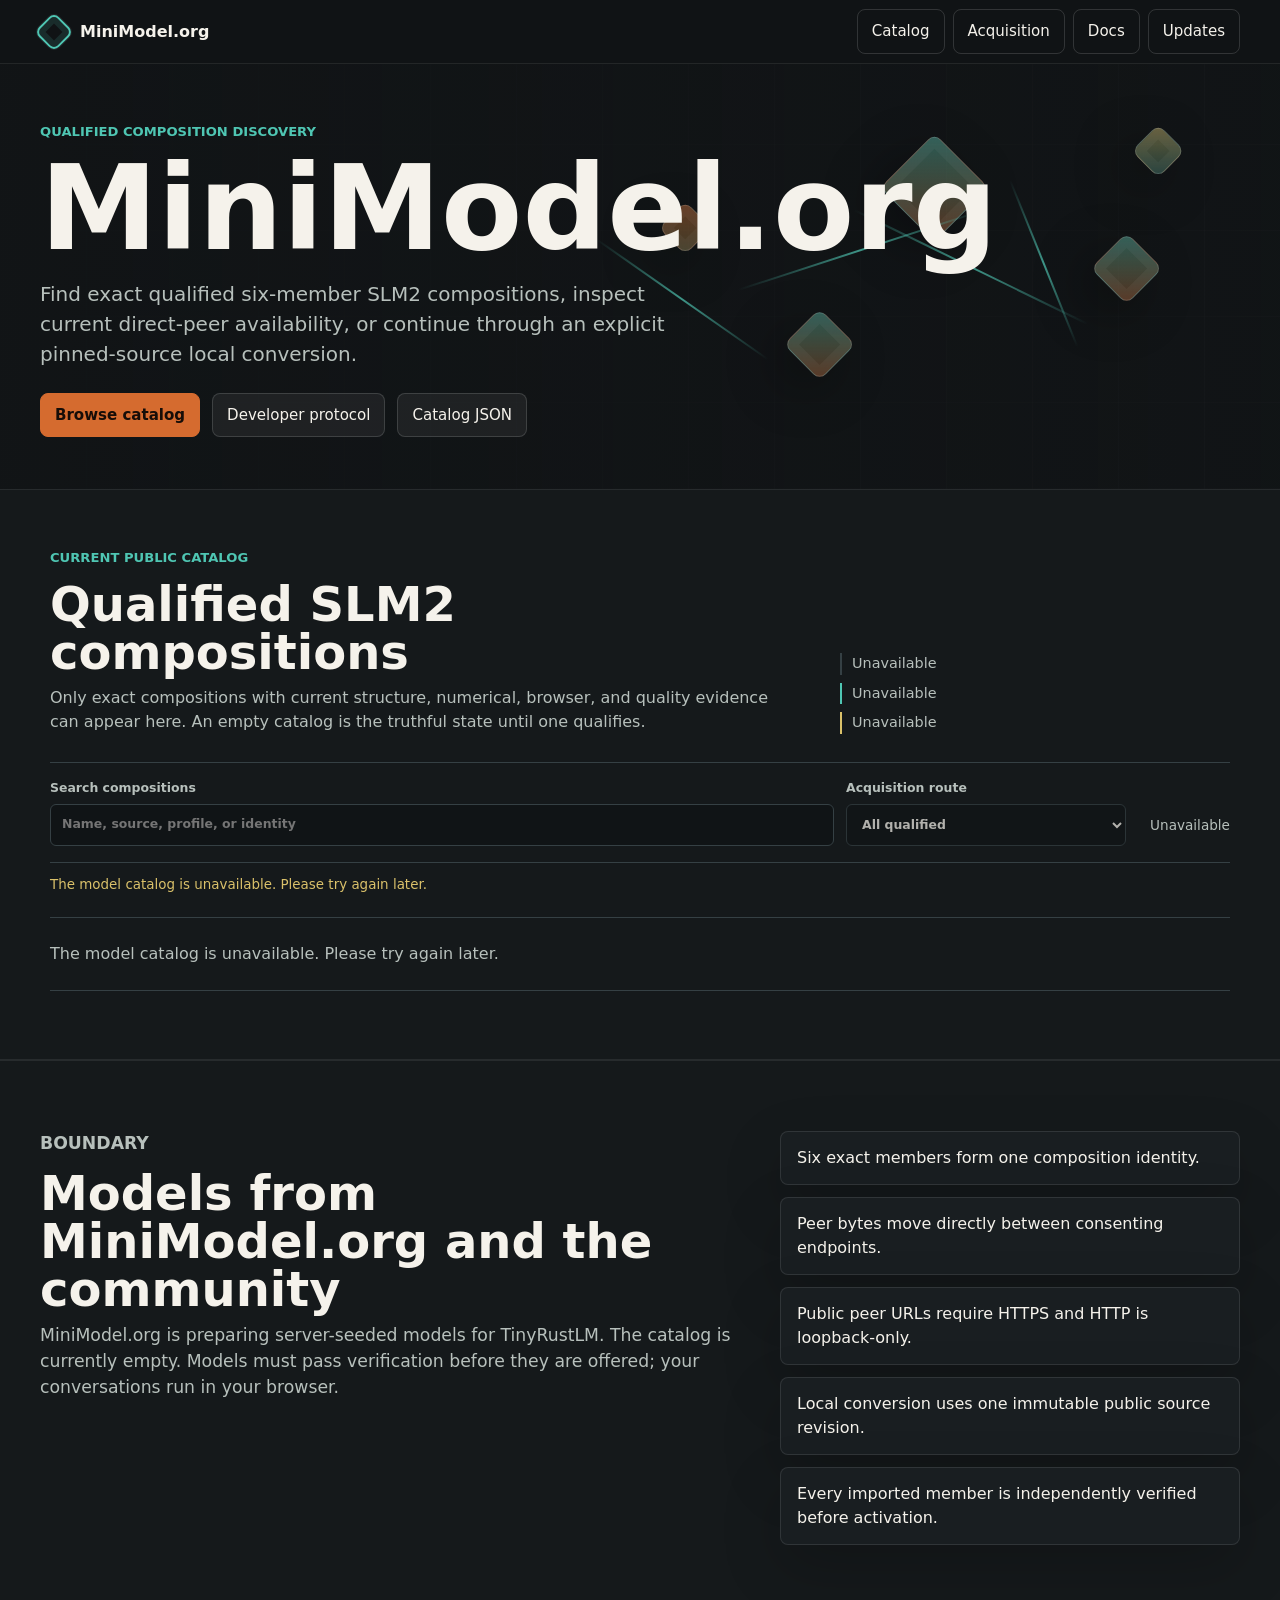
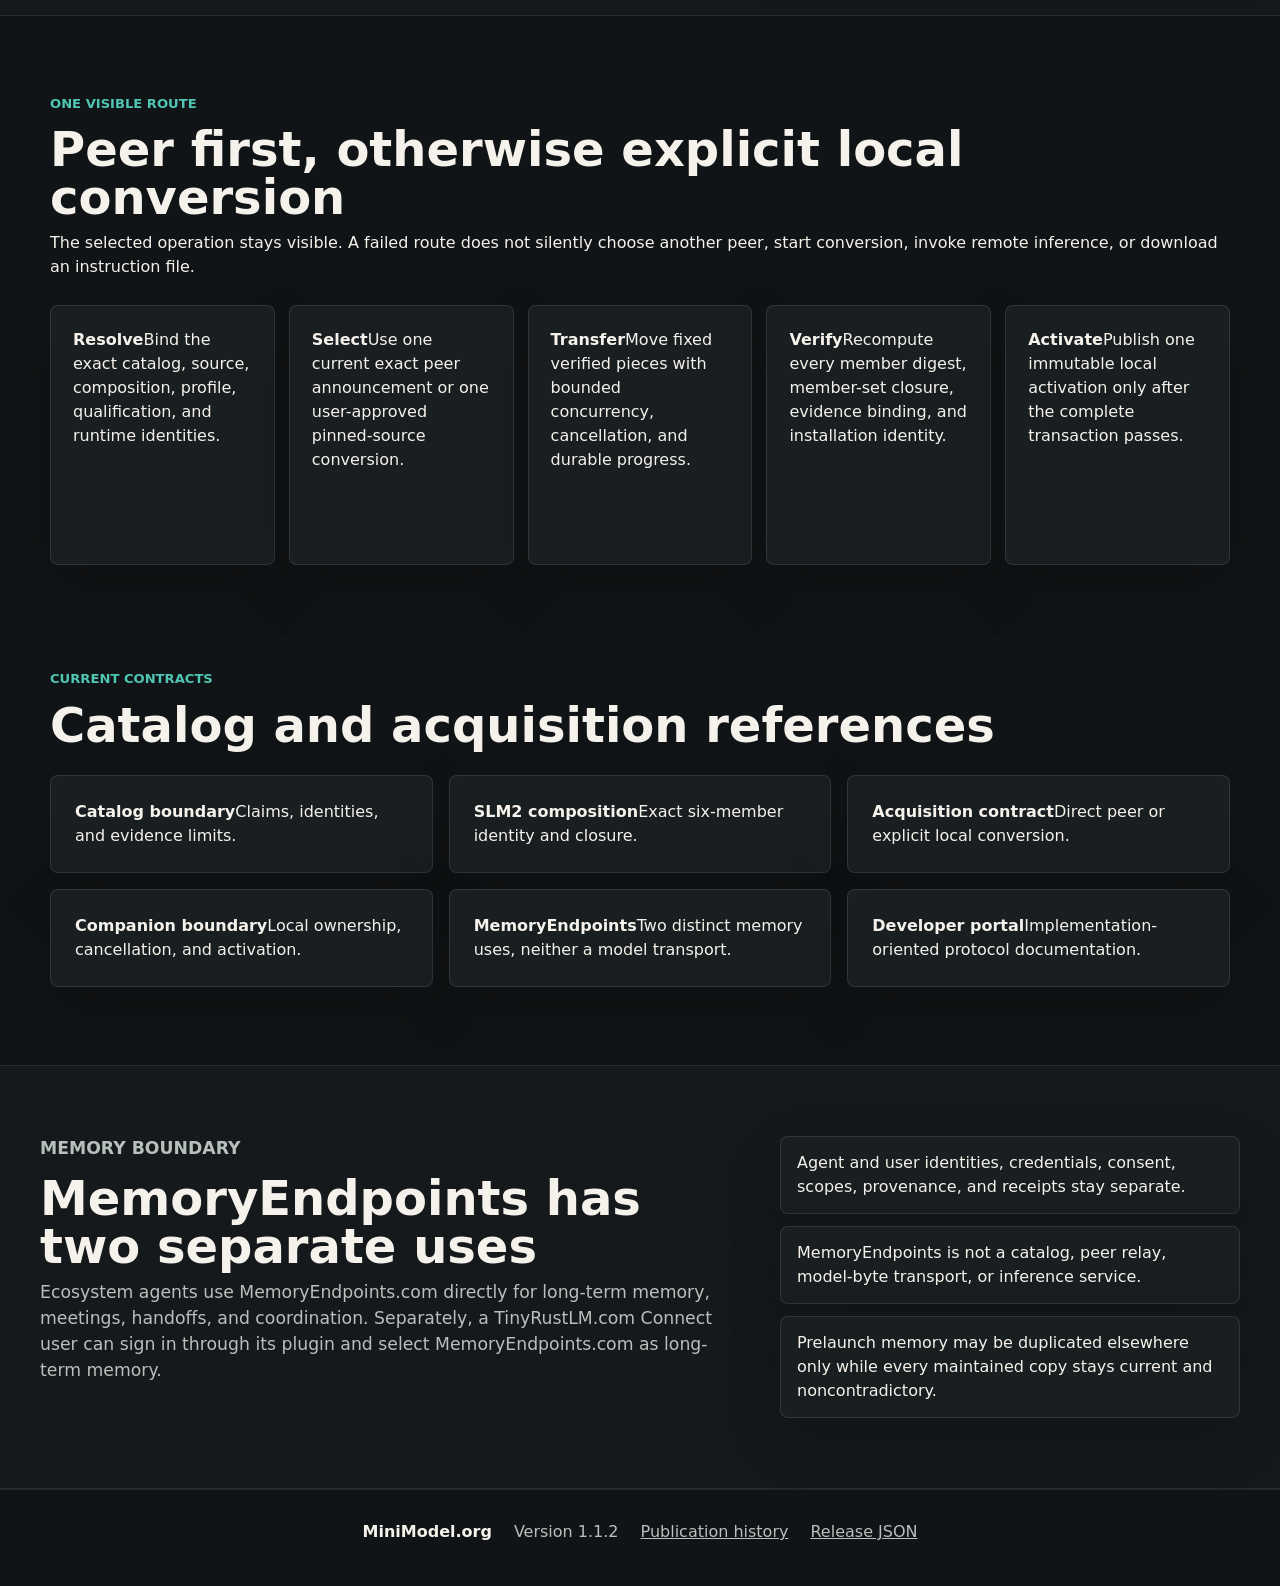
==== commit d30114ca: "Clear failed catalog state and contain MiniModel browser verification" ====
--- a/index.html
+++ b/index.html
@@ -8,7 +8,7 @@
   <meta name="application-version" content="1.1.2">
   <link rel="canonical" href="https://minimodel.org/">
   <link rel="stylesheet" href="/styles.css?v=20260828-slm2">
-  <script src="/catalog.js?v=sha256-4a1df0995f040c806ccb5a8b956859e815b03ed56be6c2509e71593211b557d0" defer></script>
+  <script src="/catalog.js?v=sha256-1154872dcbfbce55f49be824e78a98dc876a85543eb0e0d587a6488d47721742" defer></script>
 </head>
 <body>
   <header class="site-header" aria-label="MiniModel navigation">
